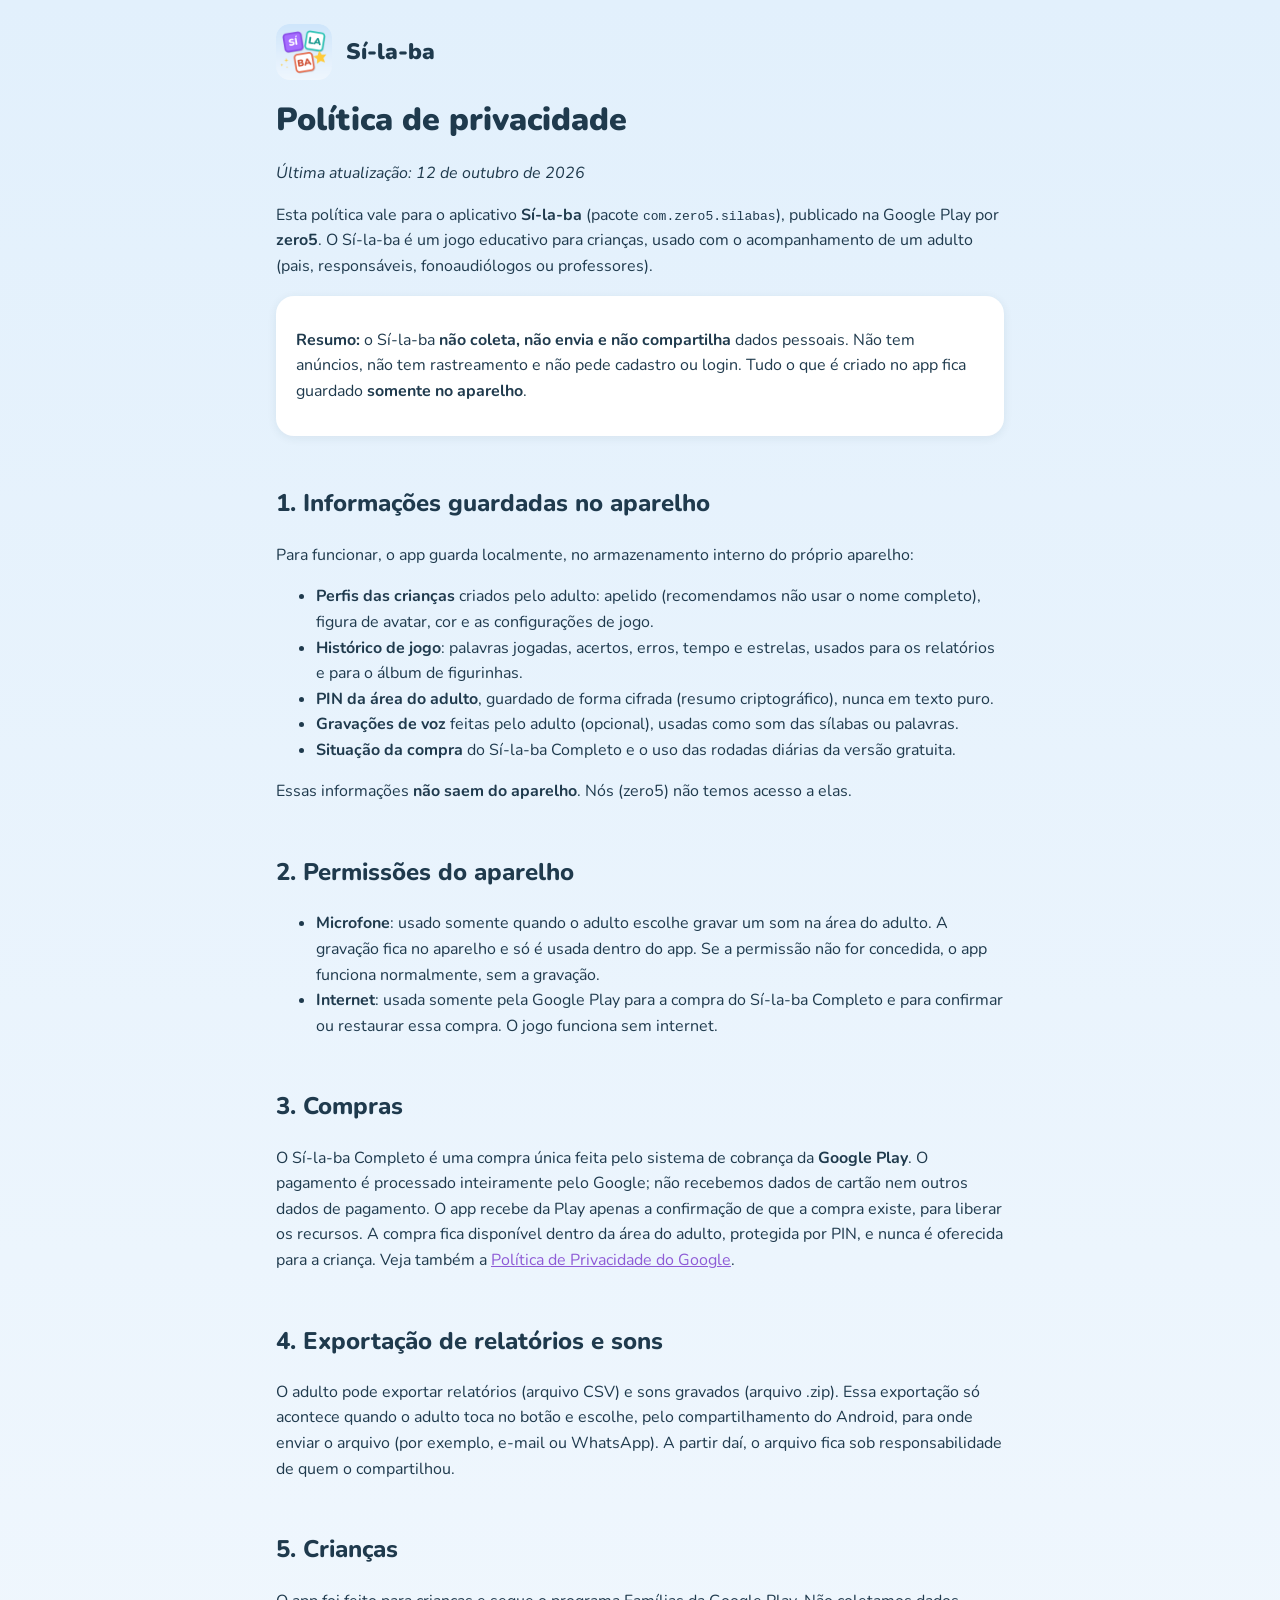
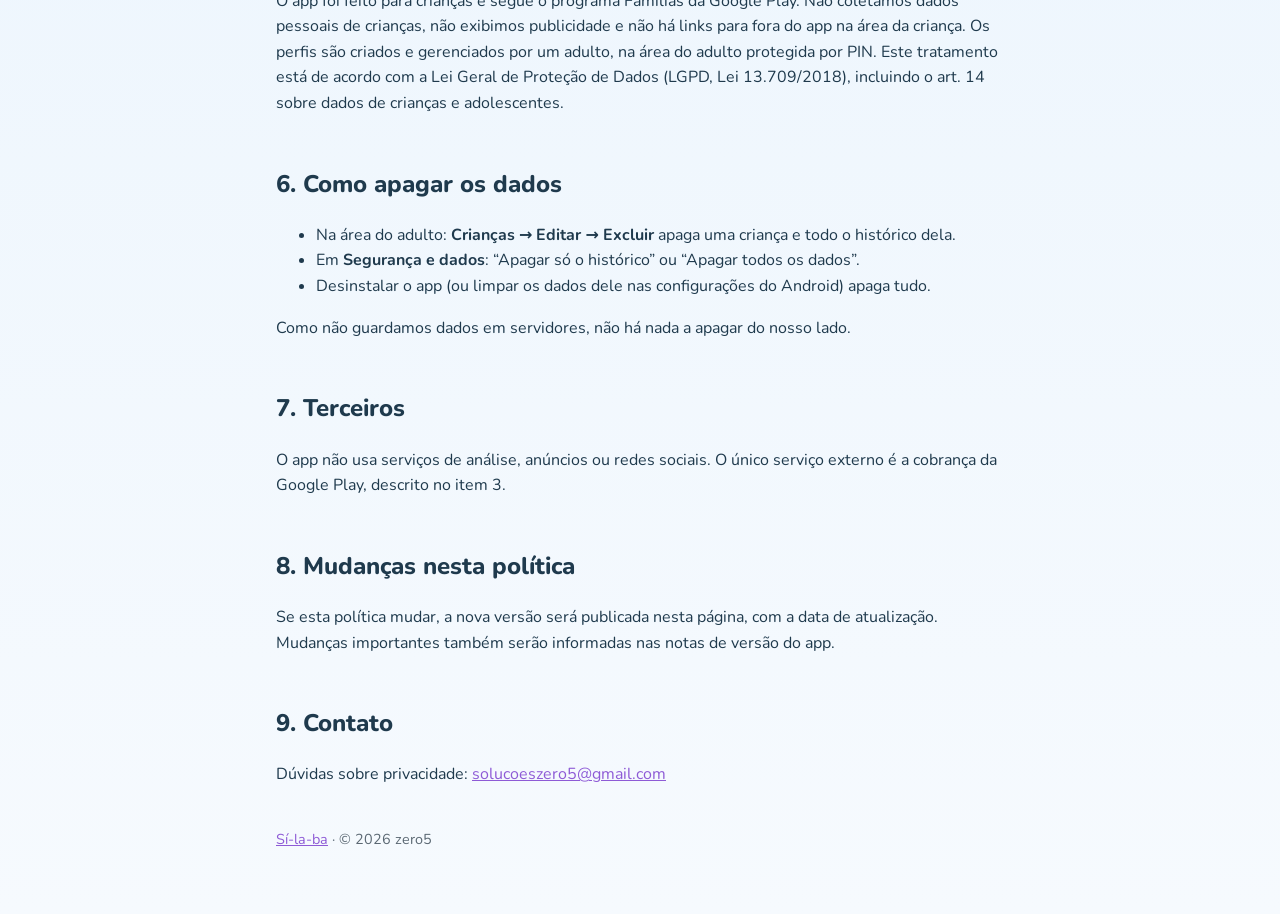
==== privacidade.html @ 290dd76a "Página do Sí-la-ba e política de privacidade Co-Authored-By: Claude Opus 5.5 <noreply@anthropic.com>" ====
<!doctype html>
<html lang="pt-BR">
<head>
<meta charset="utf-8">
<meta name="viewport" content="width=device-width, initial-scale=1">
<title>Política de privacidade — Sí-la-ba</title>
<link rel="icon" href="img/icone.png">
<link rel="preconnect" href="https://fonts.googleapis.com">
<link href="https://fonts.googleapis.com/css2?family=Nunito:wght@400;800;900&display=swap" rel="stylesheet">
<link rel="stylesheet" href="estilo.css">
</head>
<body>
<main>
<header><img src="img/icone.png" alt=""><a href="./">Sí-la-ba</a></header>
<h1>Política de privacidade</h1>
<p><em>Última atualização: 12 de outubro de 2026</em></p>

<p>Esta política vale para o aplicativo <strong>Sí-la-ba</strong> (pacote <code>com.zero5.silabas</code>), publicado na Google Play por <strong>zero5</strong>. O Sí-la-ba é um jogo educativo para crianças, usado com o acompanhamento de um adulto (pais, responsáveis, fonoaudiólogos ou professores).</p>

<div class="cartao">
<p><strong>Resumo:</strong> o Sí-la-ba <strong>não coleta, não envia e não compartilha</strong> dados pessoais. Não tem anúncios, não tem rastreamento e não pede cadastro ou login. Tudo o que é criado no app fica guardado <strong>somente no aparelho</strong>.</p>
</div>

<h2>1. Informações guardadas no aparelho</h2>
<p>Para funcionar, o app guarda localmente, no armazenamento interno do próprio aparelho:</p>
<ul>
<li><strong>Perfis das crianças</strong> criados pelo adulto: apelido (recomendamos não usar o nome completo), figura de avatar, cor e as configurações de jogo.</li>
<li><strong>Histórico de jogo</strong>: palavras jogadas, acertos, erros, tempo e estrelas, usados para os relatórios e para o álbum de figurinhas.</li>
<li><strong>PIN da área do adulto</strong>, guardado de forma cifrada (resumo criptográfico), nunca em texto puro.</li>
<li><strong>Gravações de voz</strong> feitas pelo adulto (opcional), usadas como som das sílabas ou palavras.</li>
<li><strong>Situação da compra</strong> do Sí-la-ba Completo e o uso das rodadas diárias da versão gratuita.</li>
</ul>
<p>Essas informações <strong>não saem do aparelho</strong>. Nós (zero5) não temos acesso a elas.</p>

<h2>2. Permissões do aparelho</h2>
<ul>
<li><strong>Microfone</strong>: usado somente quando o adulto escolhe gravar um som na área do adulto. A gravação fica no aparelho e só é usada dentro do app. Se a permissão não for concedida, o app funciona normalmente, sem a gravação.</li>
<li><strong>Internet</strong>: usada somente pela Google Play para a compra do Sí-la-ba Completo e para confirmar ou restaurar essa compra. O jogo funciona sem internet.</li>
</ul>

<h2>3. Compras</h2>
<p>O Sí-la-ba Completo é uma compra única feita pelo sistema de cobrança da <strong>Google Play</strong>. O pagamento é processado inteiramente pelo Google; não recebemos dados de cartão nem outros dados de pagamento. O app recebe da Play apenas a confirmação de que a compra existe, para liberar os recursos. A compra fica disponível dentro da área do adulto, protegida por PIN, e nunca é oferecida para a criança. Veja também a <a href="https://policies.google.com/privacy?hl=pt-BR">Política de Privacidade do Google</a>.</p>

<h2>4. Exportação de relatórios e sons</h2>
<p>O adulto pode exportar relatórios (arquivo CSV) e sons gravados (arquivo .zip). Essa exportação só acontece quando o adulto toca no botão e escolhe, pelo compartilhamento do Android, para onde enviar o arquivo (por exemplo, e-mail ou WhatsApp). A partir daí, o arquivo fica sob responsabilidade de quem o compartilhou.</p>

<h2>5. Crianças</h2>
<p>O app foi feito para crianças e segue o programa Famílias da Google Play. Não coletamos dados pessoais de crianças, não exibimos publicidade e não há links para fora do app na área da criança. Os perfis são criados e gerenciados por um adulto, na área do adulto protegida por PIN. Este tratamento está de acordo com a Lei Geral de Proteção de Dados (LGPD, Lei 13.709/2018), incluindo o art. 14 sobre dados de crianças e adolescentes.</p>

<h2>6. Como apagar os dados</h2>
<ul>
<li>Na área do adulto: <strong>Crianças → Editar → Excluir</strong> apaga uma criança e todo o histórico dela.</li>
<li>Em <strong>Segurança e dados</strong>: “Apagar só o histórico” ou “Apagar todos os dados”.</li>
<li>Desinstalar o app (ou limpar os dados dele nas configurações do Android) apaga tudo.</li>
</ul>
<p>Como não guardamos dados em servidores, não há nada a apagar do nosso lado.</p>

<h2>7. Terceiros</h2>
<p>O app não usa serviços de análise, anúncios ou redes sociais. O único serviço externo é a cobrança da Google Play, descrito no item 3.</p>

<h2>8. Mudanças nesta política</h2>
<p>Se esta política mudar, a nova versão será publicada nesta página, com a data de atualização. Mudanças importantes também serão informadas nas notas de versão do app.</p>

<h2>9. Contato</h2>
<p>Dúvidas sobre privacidade: <a href="mailto:solucoeszero5@gmail.com">solucoeszero5@gmail.com</a></p>

<footer><p><a href="./">Sí-la-ba</a> · © 2026 zero5</p></footer>
</main>
</body>
</html>
---- estilo.css ----
:root{--fundo:#F6FAFE;--fundo2:#E2F0FC;--texto:#1F3A4D;--cinza:#5B6873;--roxo:#8E5BD6;--verde:#2EC4B6}
*{box-sizing:border-box}
body{margin:0;font-family:"Nunito",system-ui,sans-serif;color:var(--texto);background:linear-gradient(var(--fundo2),var(--fundo));line-height:1.6}
main{max-width:760px;margin:0 auto;padding:24px 16px 48px}
header{display:flex;align-items:center;gap:14px;margin-bottom:16px}
header img{width:56px;height:56px;border-radius:14px}
header a{color:var(--texto);text-decoration:none;font-weight:900;font-size:1.4rem}
h1{font-weight:900;line-height:1.2}
h2{font-weight:800;margin-top:2em}
a{color:var(--roxo)}
.banner{width:100%;border-radius:18px;box-shadow:0 6px 20px rgba(31,58,77,.12)}
.telas{display:flex;gap:12px;overflow-x:auto;padding:8px 0}
.telas img{height:360px;border-radius:14px}
.cartao{background:#fff;border-radius:18px;padding:16px 20px;box-shadow:0 2px 10px rgba(31,58,77,.08);margin:16px 0}
.botao{display:inline-block;background:var(--verde);color:#fff;text-decoration:none;font-weight:800;padding:12px 20px;border-radius:14px}
footer{margin-top:40px;color:var(--cinza);font-size:.9rem}
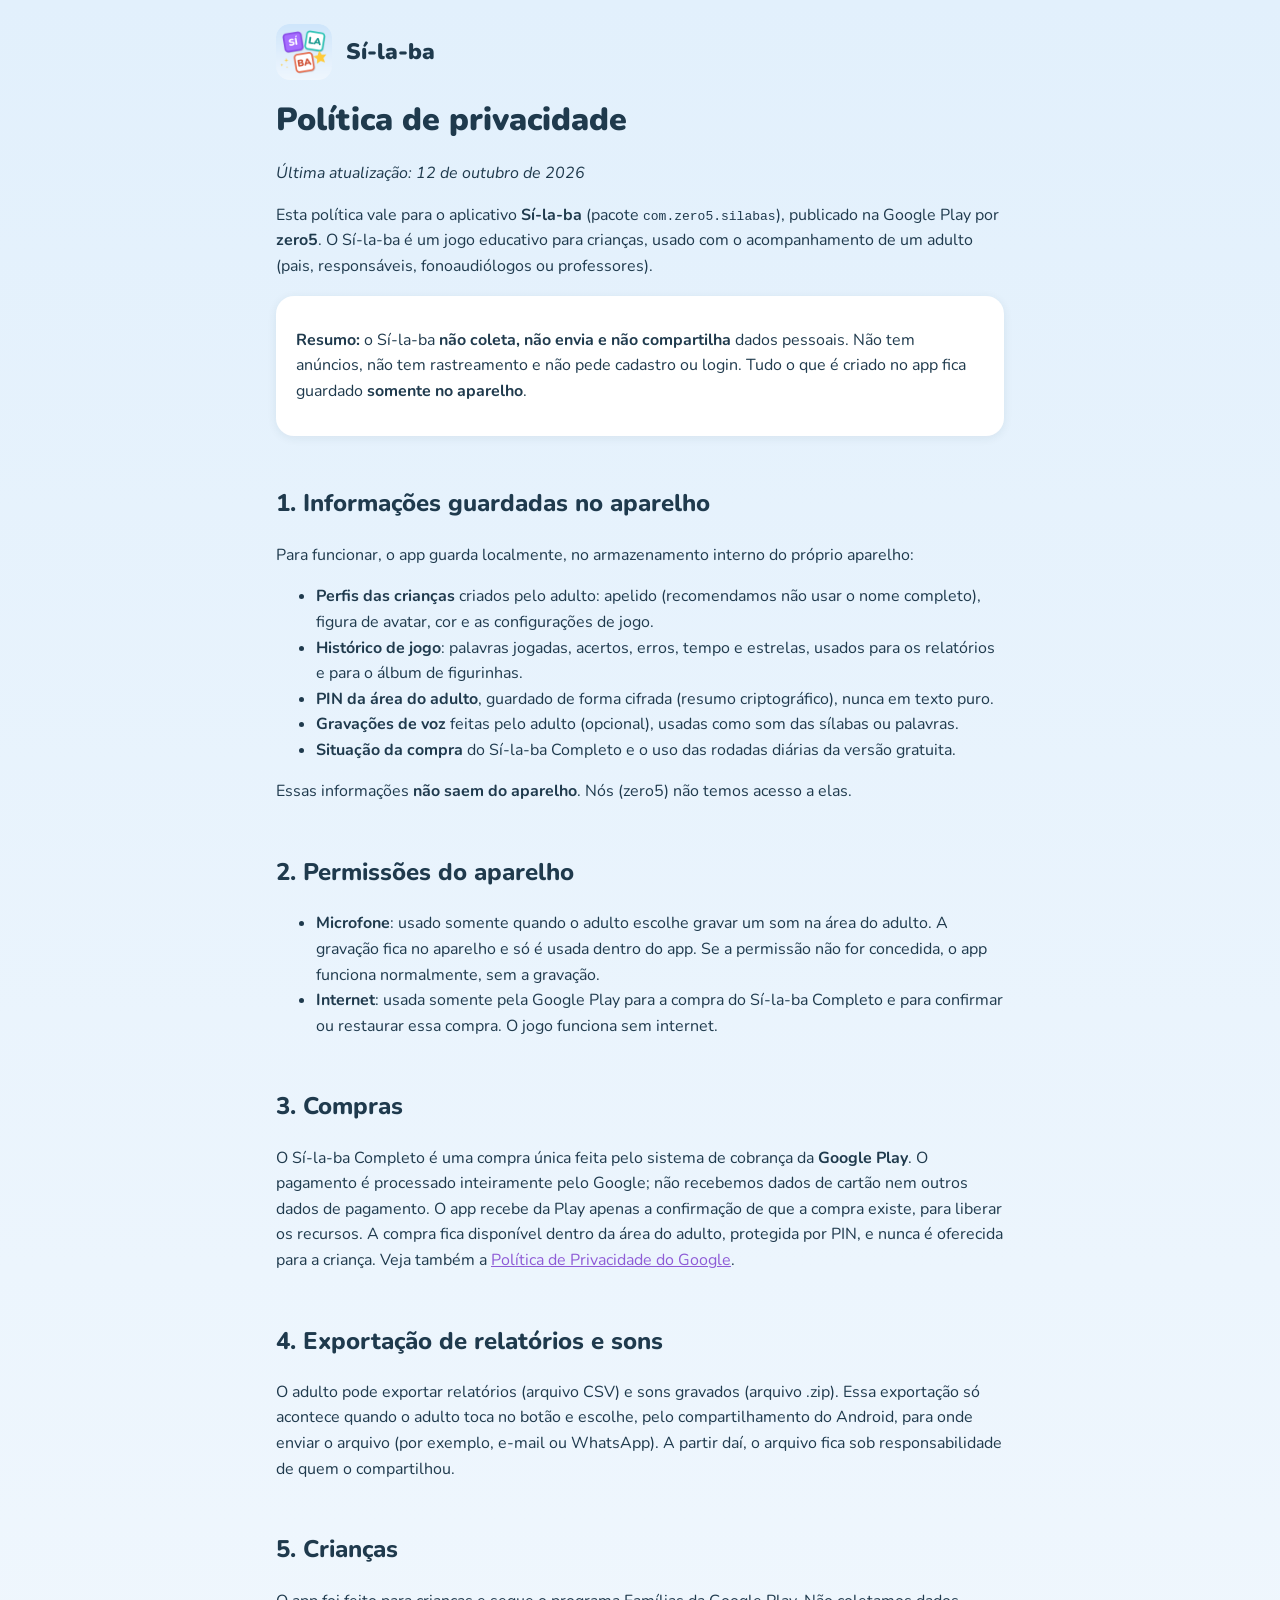
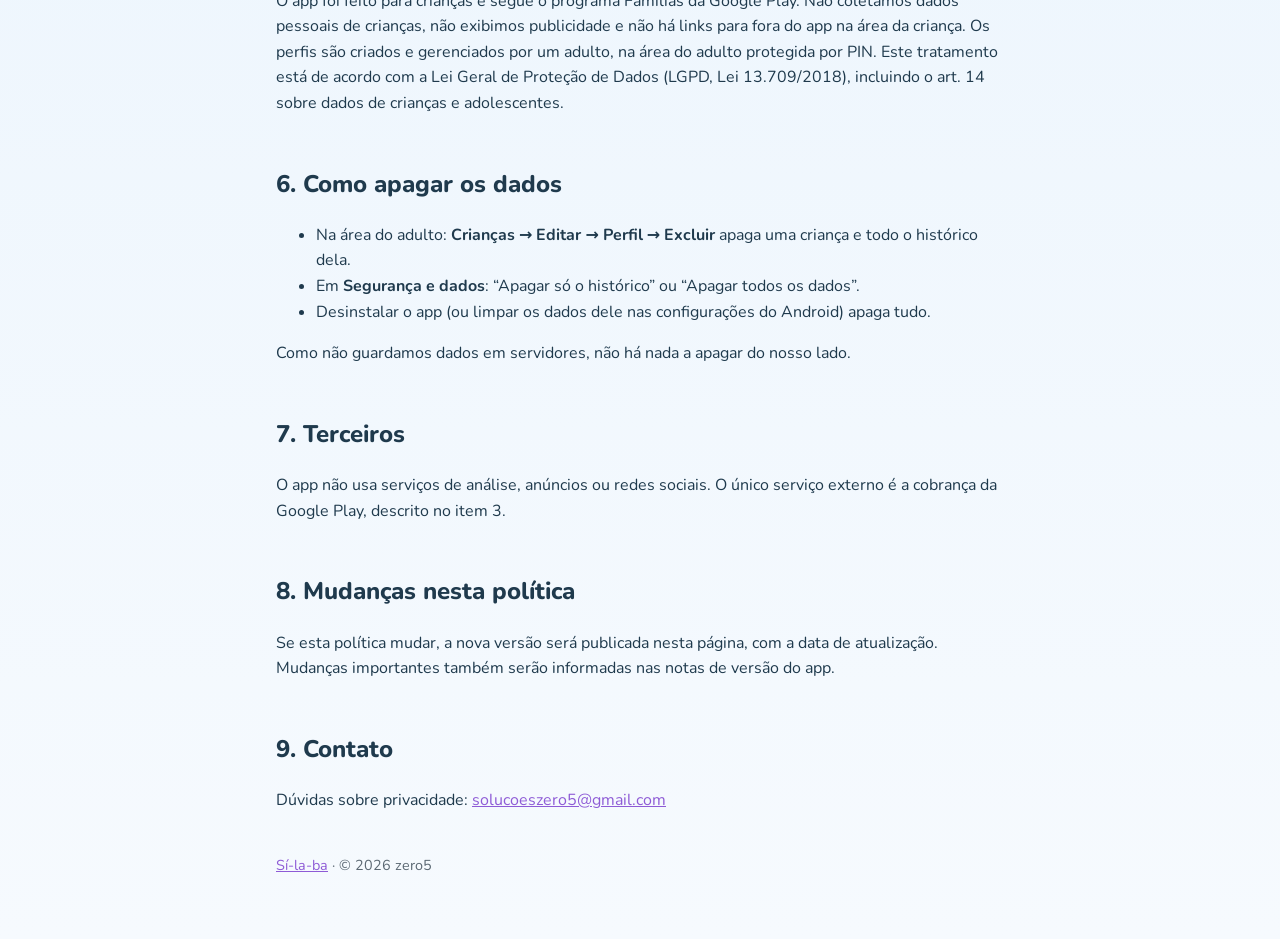
==== commit aba38bbc: "Política: caminho para excluir criança Co-Authored-By: Claude Opus 5.5 <noreply@anthropic.com> Claud" ====
--- a/privacidade.html
+++ b/privacidade.html
@@ -49,7 +49,7 @@
 
 <h2>6. Como apagar os dados</h2>
 <ul>
-<li>Na área do adulto: <strong>Crianças → Editar → Excluir</strong> apaga uma criança e todo o histórico dela.</li>
+<li>Na área do adulto: <strong>Crianças → Editar → Perfil → Excluir</strong> apaga uma criança e todo o histórico dela.</li>
 <li>Em <strong>Segurança e dados</strong>: “Apagar só o histórico” ou “Apagar todos os dados”.</li>
 <li>Desinstalar o app (ou limpar os dados dele nas configurações do Android) apaga tudo.</li>
 </ul>
